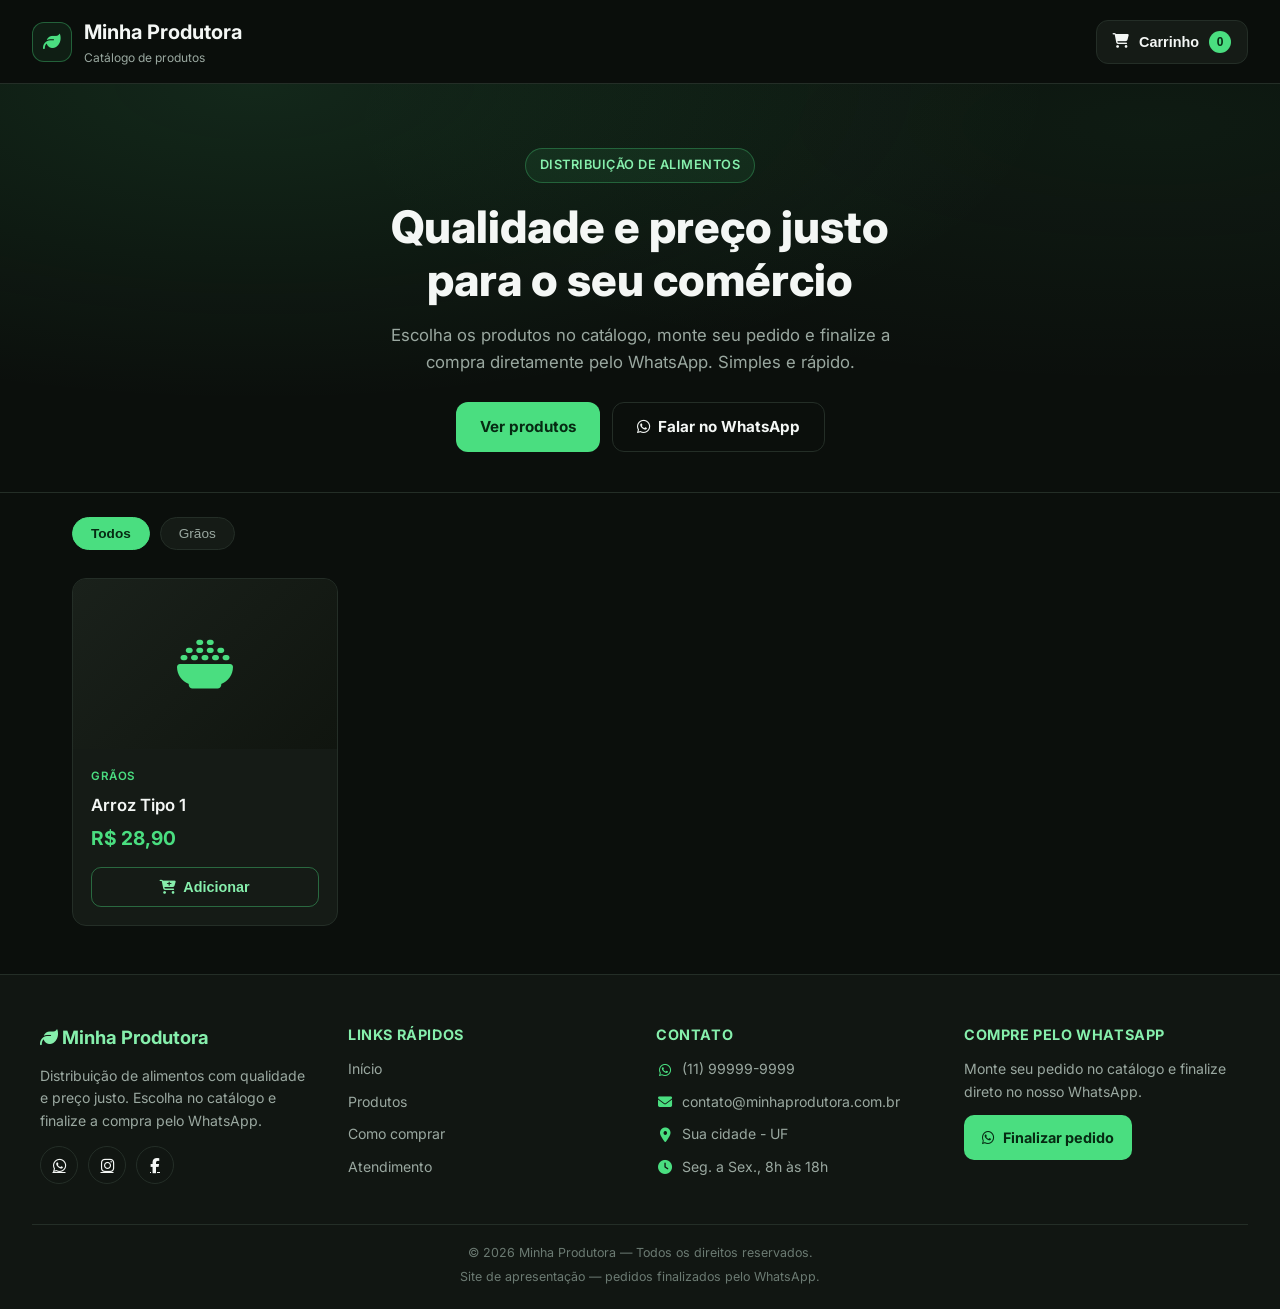
==== catalogo-produtos/index.html @ 813ac1c8 "a" ====
<!DOCTYPE html>
<html lang="pt-BR">
<head>
  <meta charset="UTF-8">
  <meta name="viewport" content="width=device-width, initial-scale=1.0">
  <title>Catálogo de Produtos</title>
  <!-- Fonte moderna: Inter -->
  <link rel="preconnect" href="https://fonts.googleapis.com">
  <link rel="preconnect" href="https://fonts.gstatic.com" crossorigin>
  <link href="https://fonts.googleapis.com/css2?family=Inter:wght@400;500;600;700;800&display=swap" rel="stylesheet">
  <!-- Biblioteca de ícones: Font Awesome -->
  <link rel="stylesheet" href="https://cdnjs.cloudflare.com/ajax/libs/font-awesome/6.5.2/css/all.min.css">
  <!-- Paleta: preto + verde -->
  <link rel="stylesheet" href="css/style.css">
</head>
<body>

  <!-- ===== CABEÇALHO ===== -->
  <header class="header">
    <div class="header__logo">
      <span class="header__marca"><i class="fa-solid fa-leaf"></i></span>
      <div>
        <h1>Minha Produtora</h1>
        <p>Catálogo de produtos</p>
      </div>
    </div>
    <button class="header__cart" id="btnCarrinho">
      <i class="fa-solid fa-cart-shopping"></i>
      Carrinho
      <span class="header__badge" id="badgeCarrinho">0</span>
    </button>
  </header>

  <!-- ===== BANNER DE DESTAQUE ===== -->
  <section class="hero">
    <div class="hero__conteudo">
      <span class="hero__selo">Distribuição de alimentos</span>
      <h2>Qualidade e preço justo<br>para o seu comércio</h2>
      <p>Escolha os produtos no catálogo, monte seu pedido e finalize a compra diretamente pelo WhatsApp. Simples e rápido.</p>
      <div class="hero__acoes">
        <a href="#gradeProdutos" class="hero__btn hero__btn--primario">Ver produtos</a>
        <a href="https://wa.me/5511999999999" target="_blank" rel="noopener" class="hero__btn hero__btn--contorno">
          <i class="fa-brands fa-whatsapp"></i> Falar no WhatsApp
        </a>
      </div>
    </div>
  </section>

  <!-- ===== FILTRO POR CATEGORIA ===== -->
  <section class="categorias" id="filtros">
    <!-- Os botões de categoria serão gerados pelo script.js -->
  </section>

  <!-- ===== GRADE DE PRODUTOS ===== -->
  <main class="produtos" id="gradeProdutos">
    <!-- Os cards de produto serão gerados pelo script.js -->
  </main>

  <!-- ===== RODAPÉ ===== -->
  <footer class="rodape">
    <div class="rodape__conteudo">

      <div class="rodape__coluna">
        <h3><i class="fa-solid fa-leaf"></i> Minha Produtora</h3>
        <p>Distribuição de alimentos com qualidade e preço justo. Escolha no catálogo e finalize a compra pelo WhatsApp.</p>
        <div class="rodape__redes">
          <a href="https://wa.me/5511999999999" target="_blank" rel="noopener" class="rodape__social" title="WhatsApp">
            <i class="fa-brands fa-whatsapp"></i>
          </a>
          <a href="#" class="rodape__social" title="Instagram">
            <i class="fa-brands fa-instagram"></i>
          </a>
          <a href="#" class="rodape__social" title="Facebook">
            <i class="fa-brands fa-facebook-f"></i>
          </a>
        </div>
      </div>

      <div class="rodape__coluna">
        <h4>Links rápidos</h4>
        <ul>
          <li><a href="#">Início</a></li>
          <li><a href="#gradeProdutos">Produtos</a></li>
          <li><a href="#">Como comprar</a></li>
          <li><a href="#">Atendimento</a></li>
        </ul>
      </div>

      <div class="rodape__coluna">
        <h4>Contato</h4>
        <ul>
          <li><i class="fa-brands fa-whatsapp"></i> (11) 99999-9999</li>
          <li><i class="fa-solid fa-envelope"></i> contato@minhaprodutora.com.br</li>
          <li><i class="fa-solid fa-location-dot"></i> Sua cidade - UF</li>
          <li><i class="fa-solid fa-clock"></i> Seg. a Sex., 8h às 18h</li>
        </ul>
      </div>

      <div class="rodape__coluna">
        <h4>Compre pelo WhatsApp</h4>
        <p>Monte seu pedido no catálogo e finalize direto no nosso WhatsApp.</p>
        <a href="https://wa.me/5511999999999" target="_blank" rel="noopener" class="rodape__cta">
          <i class="fa-brands fa-whatsapp"></i> Finalizar pedido
        </a>
      </div>

    </div>

    <div class="rodape__base">
      <p>&copy; 2026 Minha Produtora — Todos os direitos reservados.</p>
      <p>Site de apresentação — pedidos finalizados pelo WhatsApp.</p>
    </div>
  </footer>

  <!-- ===== MODAL DE DETALHE DO PRODUTO ===== -->
  <div class="modal" id="modalProduto">
    <div class="modal__conteudo">
      <button class="modal__fechar" id="fecharModal">
        <i class="fa-solid fa-xmark"></i>
      </button>
      <div class="modal__imagem" id="modalImagem"></div>
      <div class="modal__info">
        <span class="modal__categoria" id="modalCategoria"></span>
        <h2 id="modalNome"></h2>
        <p id="modalDescricao"></p>
        <p class="modal__preco" id="modalPreco"></p>
        <button class="btn-adicionar" id="btnAdicionar">
          <i class="fa-solid fa-cart-plus"></i> Adicionar ao carrinho
        </button>
      </div>
    </div>
  </div>

  <!-- ===== PAINEL DO CARRINHO ===== -->
  <aside class="carrinho" id="painelCarrinho">
    <div class="carrinho__topo">
      <h2>Seu carrinho</h2>
      <button class="carrinho__fechar" id="fecharCarrinho">
        <i class="fa-solid fa-xmark"></i>
      </button>
    </div>

    <div class="carrinho__itens" id="itensCarrinho">
      <!-- Os itens do carrinho serão gerados pelo script.js -->
    </div>

    <div class="carrinho__rodape">
      <div class="carrinho__total">
        <span>Total</span>
        <strong id="totalCarrinho">R$ 0,00</strong>
      </div>
      <button class="btn-finalizar" id="btnFinalizar">
        <i class="fa-brands fa-whatsapp"></i> Finalizar compra pelo WhatsApp
      </button>
      <p class="carrinho__aviso">
        Ao finalizar, você será direcionado ao nosso WhatsApp para combinar a compra.
      </p>
    </div>
  </aside>

  <!-- ===== CAMADA ESCURA AO FUNDO ===== -->
  <div class="overlay" id="overlay"></div>

  <!-- ===== AVISO FLUTUANTE ===== -->
  <div class="toast" id="toast"></div>

  <script src="js/script.js"></script>
</body>
</html>
---- catalogo-produtos/css/style.css ----
/* =====================================================
   CATALOGO DE PRODUTOS - Paleta preto + verde
   Redesign profissional
   ===================================================== */

:root {
  --fundo: #0b0f0c;
  --superficie: #111612;
  --card: #151b16;
  --card-hover: #1a211b;
  --borda: #242e27;
  --verde: #4ade80;            /* verde suave principal */
  --verde-claro: #86efac;
  --verde-fundo: rgba(74, 222, 128, 0.08);
  --branco: #f4f7f5;
  --cinza: #9aa8a0;
  --cinza-escuro: #6b7a72;
  --sombra: 0 10px 30px rgba(0, 0, 0, 0.45);
  --raio: 14px;
  --fonte: 'Inter', 'Segoe UI', Arial, sans-serif;
}

* { margin: 0; padding: 0; box-sizing: border-box; }

html { scroll-behavior: smooth; }

body {
  font-family: var(--fonte);
  background-color: var(--fundo);
  color: var(--branco);
  min-height: 100vh;
  line-height: 1.6;
}

/* ===== CABECALHO ===== */
.header {
  display: flex;
  align-items: center;
  justify-content: space-between;
  padding: 16px 32px;
  background: rgba(11, 15, 12, 0.9);
  backdrop-filter: blur(10px);
  border-bottom: 1px solid var(--borda);
  position: sticky;
  top: 0;
  z-index: 100;
}

.header__logo {
  display: flex;
  align-items: center;
  gap: 12px;
}

.header__marca {
  width: 40px;
  height: 40px;
  border-radius: 12px;
  background: var(--verde-fundo);
  border: 1px solid rgba(74, 222, 128, 0.35);
  display: flex;
  align-items: center;
  justify-content: center;
  color: var(--verde);
  font-size: 1.1rem;
}

.header__logo h1 { font-size: 1.25rem; font-weight: 700; color: var(--branco); }
.header__logo p { font-size: 0.75rem; color: var(--cinza); }

.header__cart {
  display: flex;
  align-items: center;
  gap: 10px;
  background: var(--card);
  color: var(--branco);
  border: 1px solid var(--borda);
  border-radius: 12px;
  padding: 10px 16px;
  font-size: 0.9rem;
  font-weight: 600;
  cursor: pointer;
  transition: border-color 0.2s, color 0.2s;
}

.header__cart:hover { border-color: var(--verde); color: var(--verde); }

.header__badge {
  background: var(--verde);
  color: #062a12;
  font-weight: 800;
  border-radius: 50%;
  min-width: 22px;
  height: 22px;
  display: flex;
  align-items: center;
  justify-content: center;
  font-size: 0.75rem;
  padding: 0 5px;
}

/* ===== BANNER DE DESTAQUE ===== */
.hero {
  padding: 64px 32px 40px;
  background:
    radial-gradient(ellipse at 20% 0%, rgba(74, 222, 128, 0.12) 0%, transparent 55%),
    radial-gradient(ellipse at 90% 10%, rgba(74, 222, 128, 0.06) 0%, transparent 50%),
    var(--fundo);
  border-bottom: 1px solid var(--borda);
}

.hero__conteudo {
  max-width: 820px;
  margin: 0 auto;
  text-align: center;
}

.hero__selo {
  display: inline-block;
  background: var(--verde-fundo);
  border: 1px solid rgba(74, 222, 128, 0.3);
  color: var(--verde-claro);
  font-size: 0.8rem;
  font-weight: 600;
  letter-spacing: 0.5px;
  text-transform: uppercase;
  padding: 6px 14px;
  border-radius: 30px;
  margin-bottom: 18px;
}

.hero__conteudo h2 {
  font-size: clamp(1.8rem, 4vw, 2.8rem);
  font-weight: 800;
  line-height: 1.2;
  margin-bottom: 14px;
}

.hero__conteudo p {
  color: var(--cinza);
  font-size: 1.05rem;
  max-width: 560px;
  margin: 0 auto 26px;
}

.hero__acoes {
  display: flex;
  justify-content: center;
  gap: 12px;
  flex-wrap: wrap;
}

.hero__btn {
  display: inline-flex;
  align-items: center;
  gap: 8px;
  padding: 12px 24px;
  border-radius: 12px;
  font-size: 0.95rem;
  font-weight: 700;
  text-decoration: none;
  transition: 0.2s;
}

.hero__btn--primario { background: var(--verde); color: #062a12; }
.hero__btn--primario:hover { background: var(--verde-claro); }

.hero__btn--contorno {
  border: 1px solid var(--borda);
  color: var(--branco);
}

.hero__btn--contorno:hover { border-color: var(--verde); color: var(--verde); }

/* ===== FILTRO DE CATEGORIAS ===== */
.categorias {
  display: flex;
  flex-wrap: wrap;
  gap: 10px;
  padding: 24px 32px 0;
  max-width: 1200px;
  margin: 0 auto;
}

.categoria-btn {
  background: var(--card);
  color: var(--cinza);
  border: 1px solid var(--borda);
  border-radius: 30px;
  padding: 8px 18px;
  font-size: 0.85rem;
  font-weight: 500;
  cursor: pointer;
  transition: 0.2s;
}

.categoria-btn:hover { border-color: var(--verde); color: var(--verde); }

.categoria-btn--ativo {
  background: var(--verde);
  color: #062a12;
  font-weight: 700;
  border-color: var(--verde);
}

/* ===== GRADE DE PRODUTOS ===== */
.produtos {
  display: grid;
  grid-template-columns: repeat(auto-fill, minmax(250px, 1fr));
  gap: 24px;
  padding: 28px 32px 48px;
  max-width: 1200px;
  margin: 0 auto;
}

.produto {
  background: var(--card);
  border: 1px solid var(--borda);
  border-radius: var(--raio);
  overflow: hidden;
  cursor: pointer;
  transition: transform 0.25s, border-color 0.25s, box-shadow 0.25s;
  display: flex;
  flex-direction: column;
}

.produto:hover {
  transform: translateY(-5px);
  border-color: rgba(74, 222, 128, 0.5);
  box-shadow: var(--sombra);
}

.produto__imagem {
  height: 170px;
  display: flex;
  align-items: center;
  justify-content: center;
  background: linear-gradient(135deg, #1a211b, #10150f);
  font-size: 3.5rem;
  color: var(--verde);
}

.produto__info {
  padding: 18px;
  display: flex;
  flex-direction: column;
  flex: 1;
}

.produto__categoria {
  font-size: 0.72rem;
  color: var(--verde);
  text-transform: uppercase;
  letter-spacing: 0.6px;
  font-weight: 600;
}

.produto__nome {
  font-size: 1.05rem;
  font-weight: 600;
  margin: 6px 0 4px;
  color: var(--branco);
}

.produto__preco {
  font-size: 1.2rem;
  font-weight: 700;
  color: var(--verde);
  margin-top: auto;
  margin-bottom: 14px;
}

.produto__btn {
  width: 100%;
  border: 1px solid rgba(74, 222, 128, 0.4);
  background: transparent;
  color: var(--verde-claro);
  border-radius: 10px;
  padding: 11px;
  font-size: 0.9rem;
  font-weight: 700;
  cursor: pointer;
  transition: 0.2s;
  display: inline-flex;
  align-items: center;
  justify-content: center;
  gap: 7px;
}

.produto__btn:hover { background: var(--verde); color: #062a12; border-color: var(--verde); }

/* ===== MODAL ===== */
.modal {
  position: fixed;
  inset: 0;
  display: none;
  align-items: center;
  justify-content: center;
  z-index: 300;
  padding: 20px;
}

.modal--aberto { display: flex; }

.modal__conteudo {
  background: var(--superficie);
  border: 1px solid var(--borda);
  border-radius: 18px;
  max-width: 520px;
  width: 100%;
  position: relative;
  overflow: hidden;
  box-shadow: var(--sombra);
  animation: aparecer 0.25s ease;
}

@keyframes aparecer {
  from { opacity: 0; transform: scale(0.95); }
  to   { opacity: 1; transform: scale(1); }
}

.modal__fechar,
.carrinho__fechar {
  position: absolute;
  top: 12px;
  right: 12px;
  background: rgba(0, 0, 0, 0.4);
  color: var(--branco);
  border: 1px solid var(--borda);
  width: 34px;
  height: 34px;
  border-radius: 50%;
  font-size: 1rem;
  cursor: pointer;
  z-index: 10;
  transition: 0.2s;
}

.modal__fechar:hover,
.carrinho__fechar:hover { color: var(--verde); border-color: var(--verde); }

.modal__imagem {
  height: 220px;
  display: flex;
  align-items: center;
  justify-content: center;
  background: linear-gradient(135deg, #1a211b, #10150f);
  font-size: 5.5rem;
  color: var(--verde);
}

.modal__info { padding: 24px; }

.modal__categoria {
  color: var(--verde);
  font-size: 0.8rem;
  text-transform: uppercase;
  letter-spacing: 0.6px;
  font-weight: 600;
}

.modal__info h2 { font-size: 1.5rem; margin: 6px 0 10px; }

.modal__info p {
  color: var(--cinza);
  line-height: 1.6;
  margin-bottom: 14px;
}

.modal__preco {
  font-size: 1.6rem;
  font-weight: 800;
  color: var(--verde);
  margin-bottom: 18px;
}

/* ===== BOTOES ===== */
.btn-adicionar,
.btn-finalizar {
  width: 100%;
  border: none;
  border-radius: 12px;
  padding: 14px;
  font-size: 1rem;
  font-weight: 700;
  cursor: pointer;
  transition: 0.2s;
  display: inline-flex;
  align-items: center;
  justify-content: center;
  gap: 8px;
}

.btn-adicionar { background: var(--verde); color: #062a12; }
.btn-adicionar:hover { background: var(--verde-claro); }

/* ===== PAINEL DO CARRINHO ===== */
.carrinho {
  position: fixed;
  top: 0;
  right: -420px;
  width: min(400px, 100%);
  height: 100%;
  background: var(--superficie);
  border-left: 1px solid var(--borda);
  z-index: 400;
  display: flex;
  flex-direction: column;
  transition: right 0.3s ease;
}

.carrinho--aberto { right: 0; }

.carrinho__topo {
  display: flex;
  align-items: center;
  justify-content: space-between;
  padding: 20px;
  border-bottom: 1px solid var(--borda);
  position: relative;
}

.carrinho__topo h2 { font-size: 1.1rem; }

.carrinho__itens {
  flex: 1;
  overflow-y: auto;
  padding: 16px 20px;
  display: flex;
  flex-direction: column;
  gap: 14px;
}

.carrinho-item {
  display: flex;
  gap: 12px;
  background: var(--card);
  border: 1px solid var(--borda);
  border-radius: 12px;
  padding: 12px;
  position: relative;
}

.carrinho-item__imagem {
  width: 60px;
  height: 60px;
  border-radius: 10px;
  display: flex;
  align-items: center;
  justify-content: center;
  background: #10150f;
  color: var(--verde);
  font-size: 2rem;
}

.carrinho-item__info { flex: 1; }
.carrinho-item__nome { font-weight: 600; font-size: 0.95rem; }
.carrinho-item__preco { color: var(--verde); font-size: 0.9rem; margin-top: 2px; }

.carrinho-item__qtd {
  display: flex;
  align-items: center;
  gap: 10px;
  margin-top: 8px;
}

.qtd-btn {
  width: 28px;
  height: 28px;
  border-radius: 8px;
  border: 1px solid var(--borda);
  background: var(--superficie);
  color: var(--branco);
  font-size: 1rem;
  cursor: pointer;
  transition: 0.2s;
}

.qtd-btn:hover { border-color: var(--verde); color: var(--verde); }
.qtd-valor { min-width: 20px; text-align: center; font-weight: 700; }

.carrinho-item__remover {
  position: absolute;
  top: 10px;
  right: 10px;
  background: none;
  border: none;
  color: var(--cinza-escuro);
  font-size: 1.05rem;
  cursor: pointer;
  transition: 0.2s;
}

.carrinho-item__remover:hover { color: #f87171; }

.carrinho__rodape {
  border-top: 1px solid var(--borda);
  padding: 18px 20px;
  background: var(--superficie);
}

.carrinho__total {
  display: flex;
  justify-content: space-between;
  align-items: center;
  margin-bottom: 14px;
}

.carrinho__total strong { color: var(--verde); font-size: 1.3rem; }

.btn-finalizar { background: var(--verde); color: #062a12; }
.btn-finalizar:hover { background: var(--verde-claro); }

.carrinho__aviso {
  font-size: 0.78rem;
  color: var(--cinza-escuro);
  text-align: center;
  margin-top: 10px;
}

/* ===== OVERLAY ===== */
.overlay {
  position: fixed;
  inset: 0;
  background: rgba(0, 0, 0, 0.8);
  opacity: 0;
  pointer-events: none;
  transition: opacity 0.25s;
  z-index: 250;
}

.overlay--visivel { opacity: 1; pointer-events: auto; }

/* ===== TOAST ===== */
.toast {
  position: fixed;
  bottom: 24px;
  left: 50%;
  transform: translateX(-50%) translateY(80px);
  background: var(--verde);
  color: #062a12;
  font-weight: 700;
  padding: 12px 24px;
  border-radius: 30px;
  z-index: 500;
  opacity: 0;
  transition: 0.3s;
  box-shadow: var(--sombra);
}

.toast--visivel { opacity: 1; transform: translateX(-50%) translateY(0); }

/* ===== RODAPE ===== */
.rodape {
  background: var(--superficie);
  border-top: 1px solid var(--borda);
  padding: 48px 32px 0;
}

.rodape__conteudo {
  display: grid;
  grid-template-columns: repeat(auto-fit, minmax(220px, 1fr));
  gap: 32px;
  max-width: 1200px;
  margin: 0 auto;
}

.rodape__coluna h3 { color: var(--verde-claro); font-size: 1.15rem; margin-bottom: 12px; }
.rodape__coluna h4 { color: var(--verde-claro); font-size: 0.9rem; margin-bottom: 12px; text-transform: uppercase; letter-spacing: 0.6px; font-weight: 700; }
.rodape__coluna p { color: var(--cinza); font-size: 0.88rem; line-height: 1.6; }
.rodape__coluna ul { list-style: none; }

.rodape__coluna ul li {
  color: var(--cinza);
  font-size: 0.88rem;
  margin-bottom: 10px;
  display: flex;
  align-items: center;
  gap: 8px;
}

.rodape__coluna ul li i { color: var(--verde); width: 18px; text-align: center; }
.rodape__coluna ul li a { color: var(--cinza); text-decoration: none; transition: 0.2s; }
.rodape__coluna ul li a:hover { color: var(--verde); }

.rodape__redes { display: flex; gap: 10px; margin-top: 14px; }

.rodape__social {
  width: 38px;
  height: 38px;
  border-radius: 50%;
  border: 1px solid var(--borda);
  display: flex;
  align-items: center;
  justify-content: center;
  color: var(--branco);
  font-size: 0.95rem;
  transition: 0.2s;
}

.rodape__social:hover { border-color: var(--verde); color: var(--verde); }

.rodape__cta {
  display: inline-flex;
  align-items: center;
  gap: 8px;
  margin-top: 12px;
  background: var(--verde);
  color: #062a12;
  font-weight: 700;
  font-size: 0.9rem;
  padding: 11px 18px;
  border-radius: 10px;
  text-decoration: none;
  transition: 0.2s;
}

.rodape__cta:hover { background: var(--verde-claro); }

.rodape__base {
  border-top: 1px solid var(--borda);
  margin-top: 36px;
  padding: 18px 0;
  text-align: center;
  color: var(--cinza-escuro);
  font-size: 0.78rem;
}

.rodape__base p { margin-bottom: 4px; }

/* ===== RESPONSIVO ===== */
@media (max-width: 600px) {
  .header { padding: 14px 16px; }
  .header__logo h1 { font-size: 1.05rem; }
  .hero { padding: 40px 16px 30px; }
  .categorias, .produtos { padding-left: 16px; padding-right: 16px; }
  .produtos { grid-template-columns: repeat(auto-fill, minmax(150px, 1fr)); gap: 14px; }
  .produto__imagem { height: 130px; font-size: 3rem; }
  .modal__imagem { height: 180px; font-size: 4.5rem; }
  .rodape { padding: 32px 16px 0; }
}
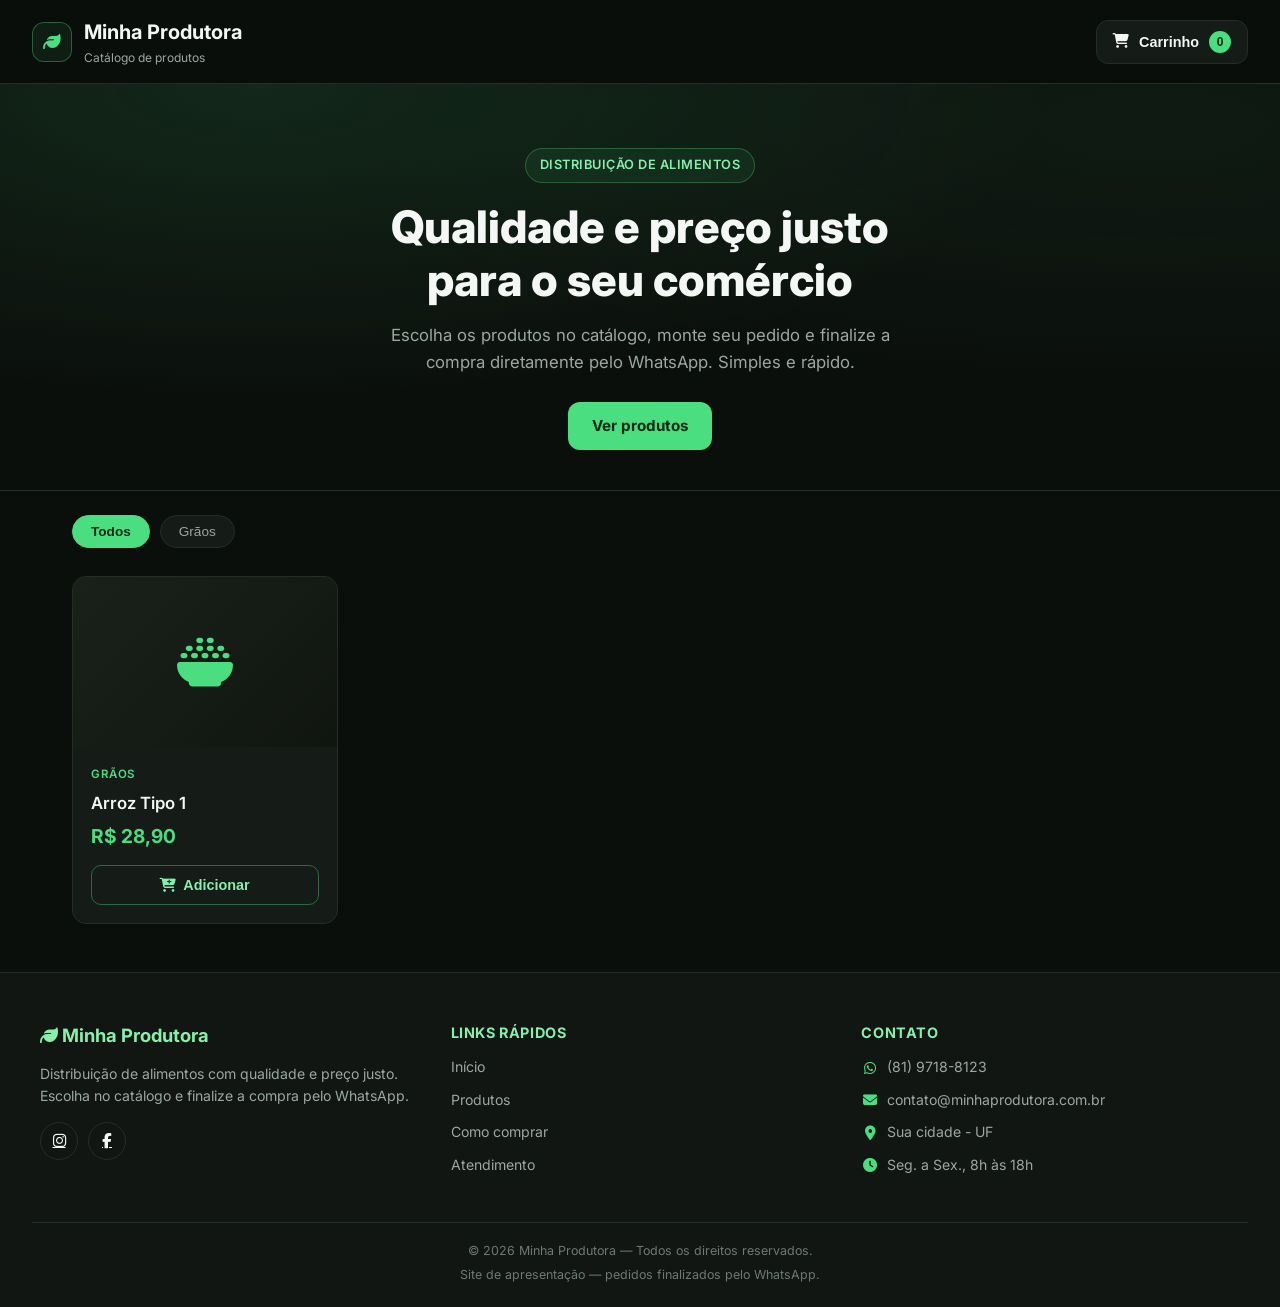
==== commit 6466ac56: "s" ====
--- a/catalogo-produtos/index.html
+++ b/catalogo-produtos/index.html
@@ -15,7 +15,7 @@
 </head>
 <body>
 
-  <!-- ===== CABEÇALHO ===== -->
+  <!-- CABECALHO -->
   <header class="header">
     <div class="header__logo">
       <span class="header__marca"><i class="fa-solid fa-leaf"></i></span>
@@ -31,7 +31,7 @@
     </button>
   </header>
 
-  <!-- ===== BANNER DE DESTAQUE ===== -->
+  <!-- BANNER DE DESTAQUE -->
   <section class="hero">
     <div class="hero__conteudo">
       <span class="hero__selo">Distribuição de alimentos</span>
@@ -39,24 +39,21 @@
       <p>Escolha os produtos no catálogo, monte seu pedido e finalize a compra diretamente pelo WhatsApp. Simples e rápido.</p>
       <div class="hero__acoes">
         <a href="#gradeProdutos" class="hero__btn hero__btn--primario">Ver produtos</a>
-        <a href="https://wa.me/5511999999999" target="_blank" rel="noopener" class="hero__btn hero__btn--contorno">
-          <i class="fa-brands fa-whatsapp"></i> Falar no WhatsApp
-        </a>
       </div>
     </div>
   </section>
 
-  <!-- ===== FILTRO POR CATEGORIA ===== -->
+  <!-- FILTRO POR CATEGORIA -->
   <section class="categorias" id="filtros">
     <!-- Os botões de categoria serão gerados pelo script.js -->
   </section>
 
-  <!-- ===== GRADE DE PRODUTOS ===== -->
+  <!-- GRADE DE PRODUTOS -->
   <main class="produtos" id="gradeProdutos">
     <!-- Os cards de produto serão gerados pelo script.js -->
   </main>
 
-  <!-- ===== RODAPÉ ===== -->
+  <!-- RODAPE -->
   <footer class="rodape">
     <div class="rodape__conteudo">
 
@@ -64,9 +61,6 @@
         <h3><i class="fa-solid fa-leaf"></i> Minha Produtora</h3>
         <p>Distribuição de alimentos com qualidade e preço justo. Escolha no catálogo e finalize a compra pelo WhatsApp.</p>
         <div class="rodape__redes">
-          <a href="https://wa.me/5511999999999" target="_blank" rel="noopener" class="rodape__social" title="WhatsApp">
-            <i class="fa-brands fa-whatsapp"></i>
-          </a>
           <a href="#" class="rodape__social" title="Instagram">
             <i class="fa-brands fa-instagram"></i>
           </a>
@@ -89,19 +83,11 @@
       <div class="rodape__coluna">
         <h4>Contato</h4>
         <ul>
-          <li><i class="fa-brands fa-whatsapp"></i> (11) 99999-9999</li>
+          <li><i class="fa-brands fa-whatsapp"></i> (81) 9718-8123</li>
           <li><i class="fa-solid fa-envelope"></i> contato@minhaprodutora.com.br</li>
           <li><i class="fa-solid fa-location-dot"></i> Sua cidade - UF</li>
           <li><i class="fa-solid fa-clock"></i> Seg. a Sex., 8h às 18h</li>
         </ul>
-      </div>
-
-      <div class="rodape__coluna">
-        <h4>Compre pelo WhatsApp</h4>
-        <p>Monte seu pedido no catálogo e finalize direto no nosso WhatsApp.</p>
-        <a href="https://wa.me/5511999999999" target="_blank" rel="noopener" class="rodape__cta">
-          <i class="fa-brands fa-whatsapp"></i> Finalizar pedido
-        </a>
       </div>
 
     </div>
@@ -112,7 +98,7 @@
     </div>
   </footer>
 
-  <!-- ===== MODAL DE DETALHE DO PRODUTO ===== -->
+  <!-- MODAL DE DETALHE DO PRODUTO -->
   <div class="modal" id="modalProduto">
     <div class="modal__conteudo">
       <button class="modal__fechar" id="fecharModal">
@@ -131,7 +117,7 @@
     </div>
   </div>
 
-  <!-- ===== PAINEL DO CARRINHO ===== -->
+  <!-- PAINEL DO CARRINHO -->
   <aside class="carrinho" id="painelCarrinho">
     <div class="carrinho__topo">
       <h2>Seu carrinho</h2>
@@ -158,10 +144,10 @@
     </div>
   </aside>
 
-  <!-- ===== CAMADA ESCURA AO FUNDO ===== -->
+  <!-- CAMADA ESCURA AO FUNDO -->
   <div class="overlay" id="overlay"></div>
 
-  <!-- ===== AVISO FLUTUANTE ===== -->
+  <!-- AVISO FLUTUANTE -->
   <div class="toast" id="toast"></div>
 
   <script src="js/script.js"></script>
--- a/catalogo-produtos/css/style.css
+++ b/catalogo-produtos/css/style.css
@@ -9,7 +9,7 @@
   --card: #151b16;
   --card-hover: #1a211b;
   --borda: #242e27;
-  --verde: #4ade80;            /* verde suave principal */
+  --verde: #4ade80;
   --verde-claro: #86efac;
   --verde-fundo: rgba(74, 222, 128, 0.08);
   --branco: #f4f7f5;
@@ -164,13 +164,6 @@
 
 .hero__btn--primario { background: var(--verde); color: #062a12; }
 .hero__btn--primario:hover { background: var(--verde-claro); }
-
-.hero__btn--contorno {
-  border: 1px solid var(--borda);
-  color: var(--branco);
-}
-
-.hero__btn--contorno:hover { border-color: var(--verde); color: var(--verde); }
 
 /* ===== FILTRO DE CATEGORIAS ===== */
 .categorias {
@@ -600,23 +593,6 @@
 
 .rodape__social:hover { border-color: var(--verde); color: var(--verde); }
 
-.rodape__cta {
-  display: inline-flex;
-  align-items: center;
-  gap: 8px;
-  margin-top: 12px;
-  background: var(--verde);
-  color: #062a12;
-  font-weight: 700;
-  font-size: 0.9rem;
-  padding: 11px 18px;
-  border-radius: 10px;
-  text-decoration: none;
-  transition: 0.2s;
-}
-
-.rodape__cta:hover { background: var(--verde-claro); }
-
 .rodape__base {
   border-top: 1px solid var(--borda);
   margin-top: 36px;
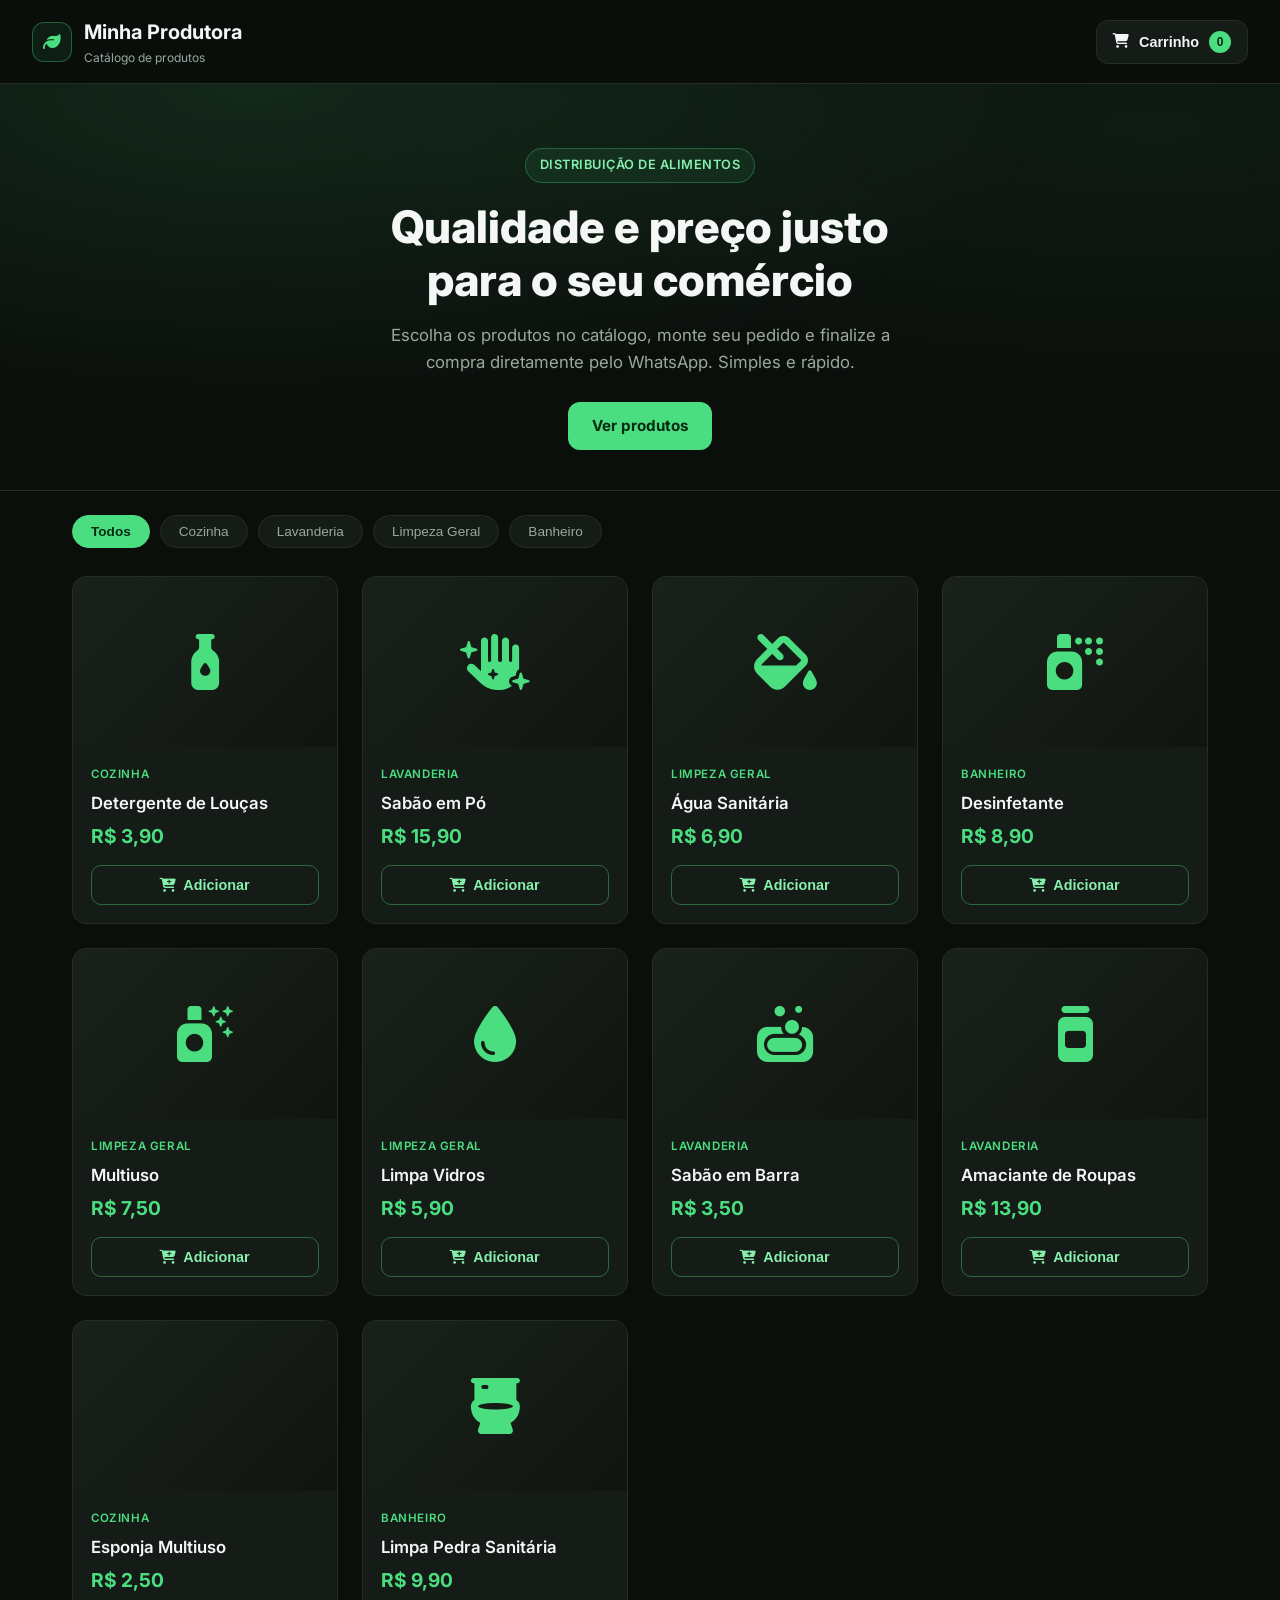
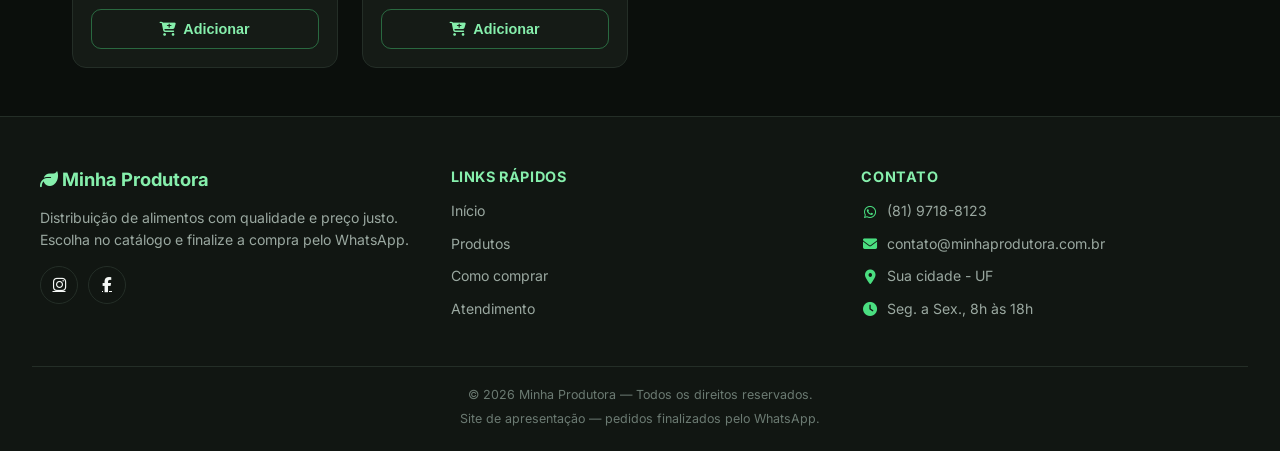
==== commit 3300db34: "favicon" ====
--- a/catalogo-produtos/index.html
+++ b/catalogo-produtos/index.html
@@ -12,6 +12,7 @@
   <link rel="stylesheet" href="https://cdnjs.cloudflare.com/ajax/libs/font-awesome/6.5.2/css/all.min.css">
   <!-- Paleta: preto + verde -->
   <link rel="stylesheet" href="css/style.css">
+  <link rel="icon" type="image/png" href="img/favicon.png">
 </head>
 <body>
 
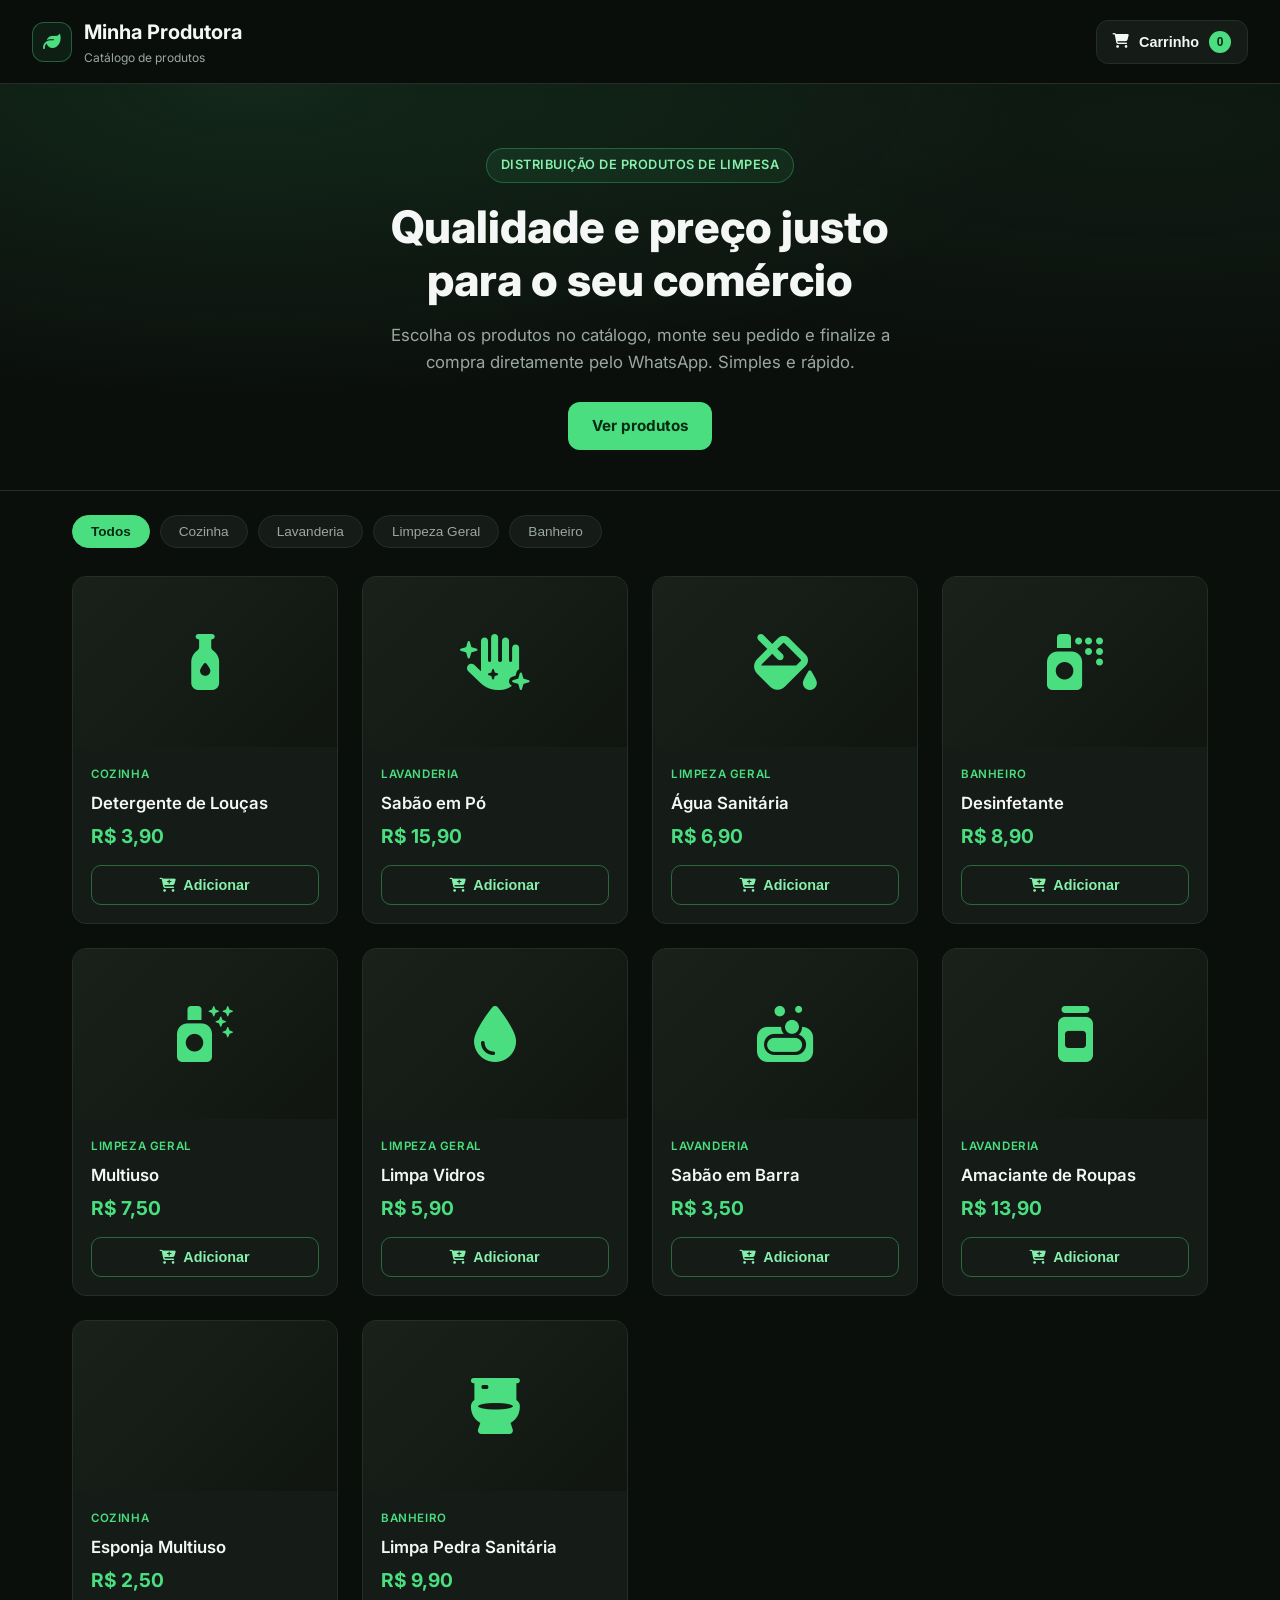
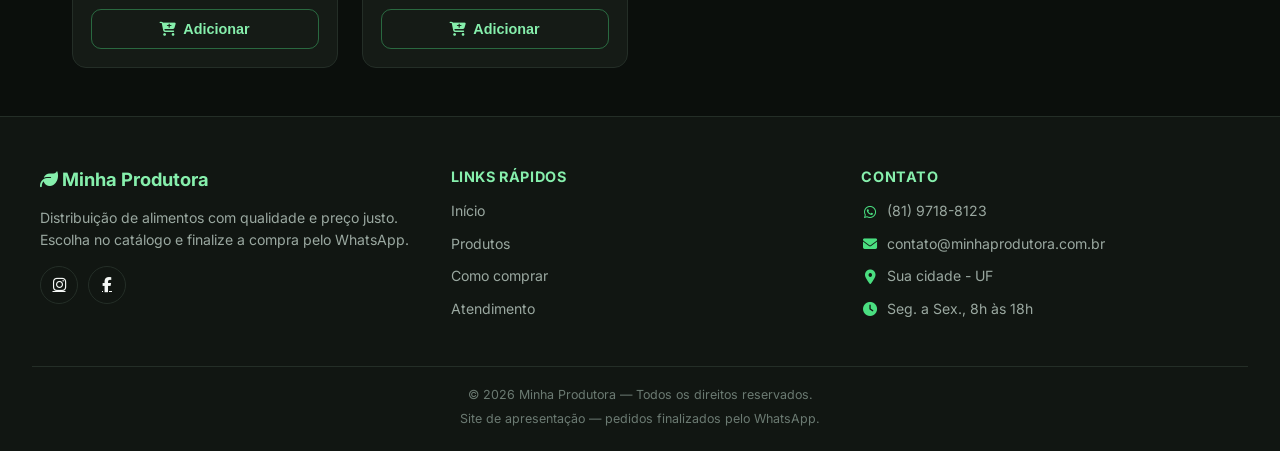
==== commit ea9eab99: "a" ====
--- a/catalogo-produtos/index.html
+++ b/catalogo-produtos/index.html
@@ -35,7 +35,7 @@
   <!-- BANNER DE DESTAQUE -->
   <section class="hero">
     <div class="hero__conteudo">
-      <span class="hero__selo">Distribuição de alimentos</span>
+      <span class="hero__selo">Distribuição de produtos de limpesa</span>
       <h2>Qualidade e preço justo<br>para o seu comércio</h2>
       <p>Escolha os produtos no catálogo, monte seu pedido e finalize a compra diretamente pelo WhatsApp. Simples e rápido.</p>
       <div class="hero__acoes">
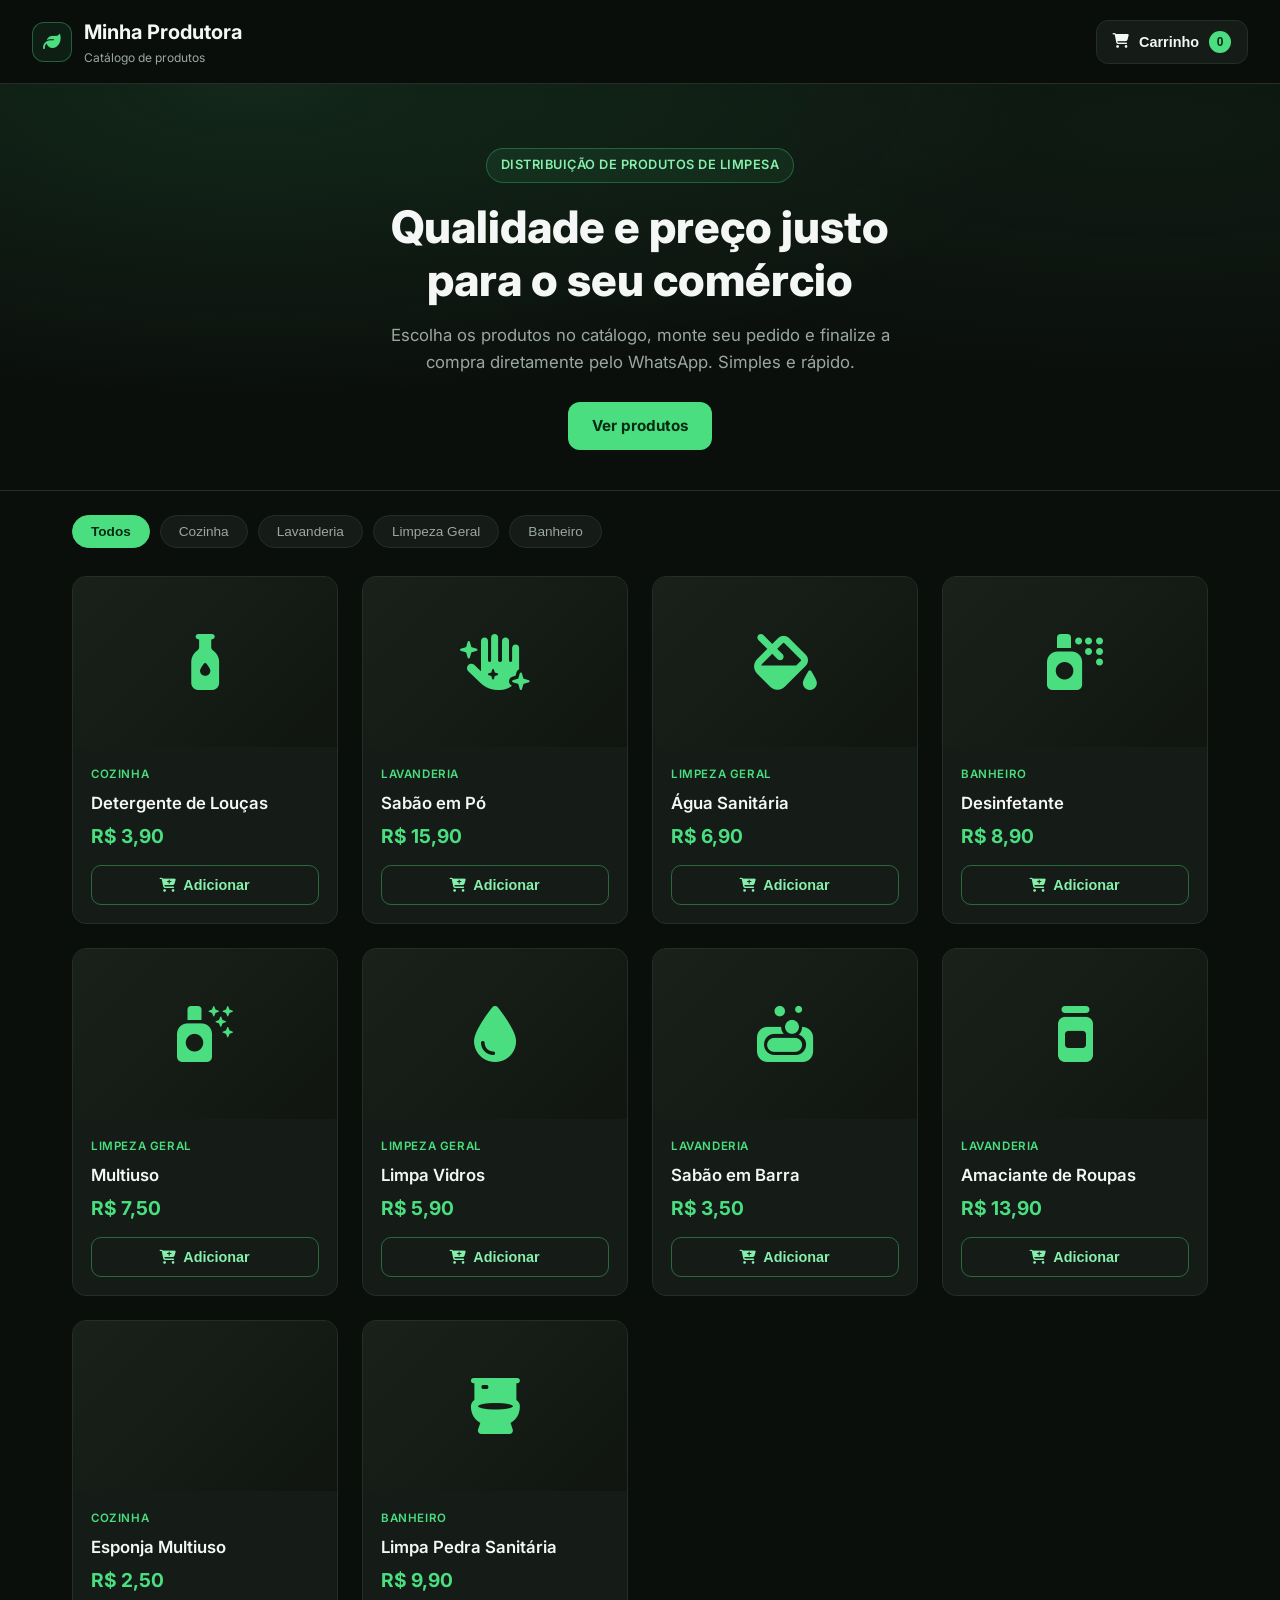
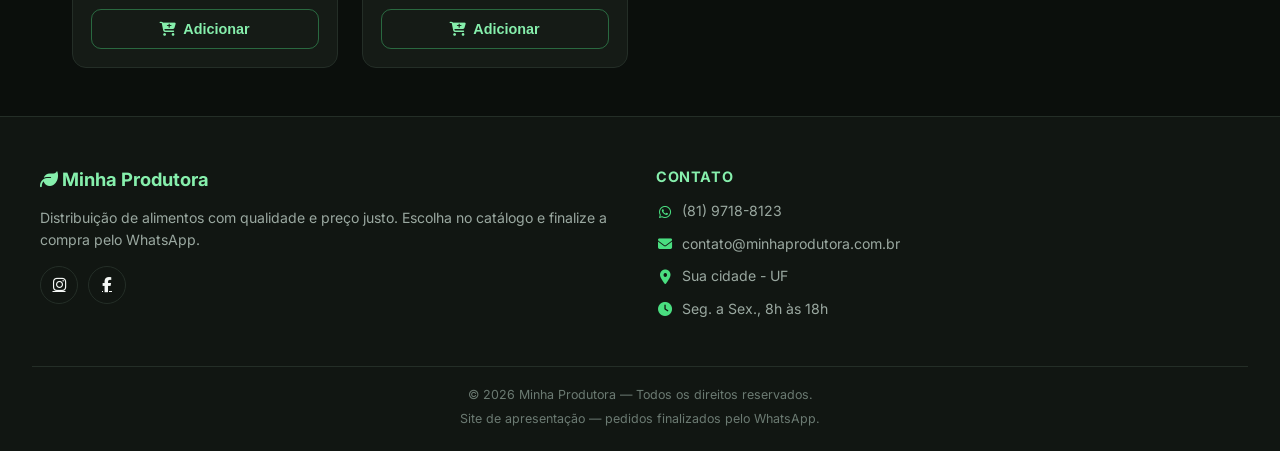
==== commit fbbbcbeb: "k" ====
--- a/catalogo-produtos/index.html
+++ b/catalogo-produtos/index.html
@@ -71,15 +71,6 @@
         </div>
       </div>
 
-      <div class="rodape__coluna">
-        <h4>Links rápidos</h4>
-        <ul>
-          <li><a href="#">Início</a></li>
-          <li><a href="#gradeProdutos">Produtos</a></li>
-          <li><a href="#">Como comprar</a></li>
-          <li><a href="#">Atendimento</a></li>
-        </ul>
-      </div>
 
       <div class="rodape__coluna">
         <h4>Contato</h4>
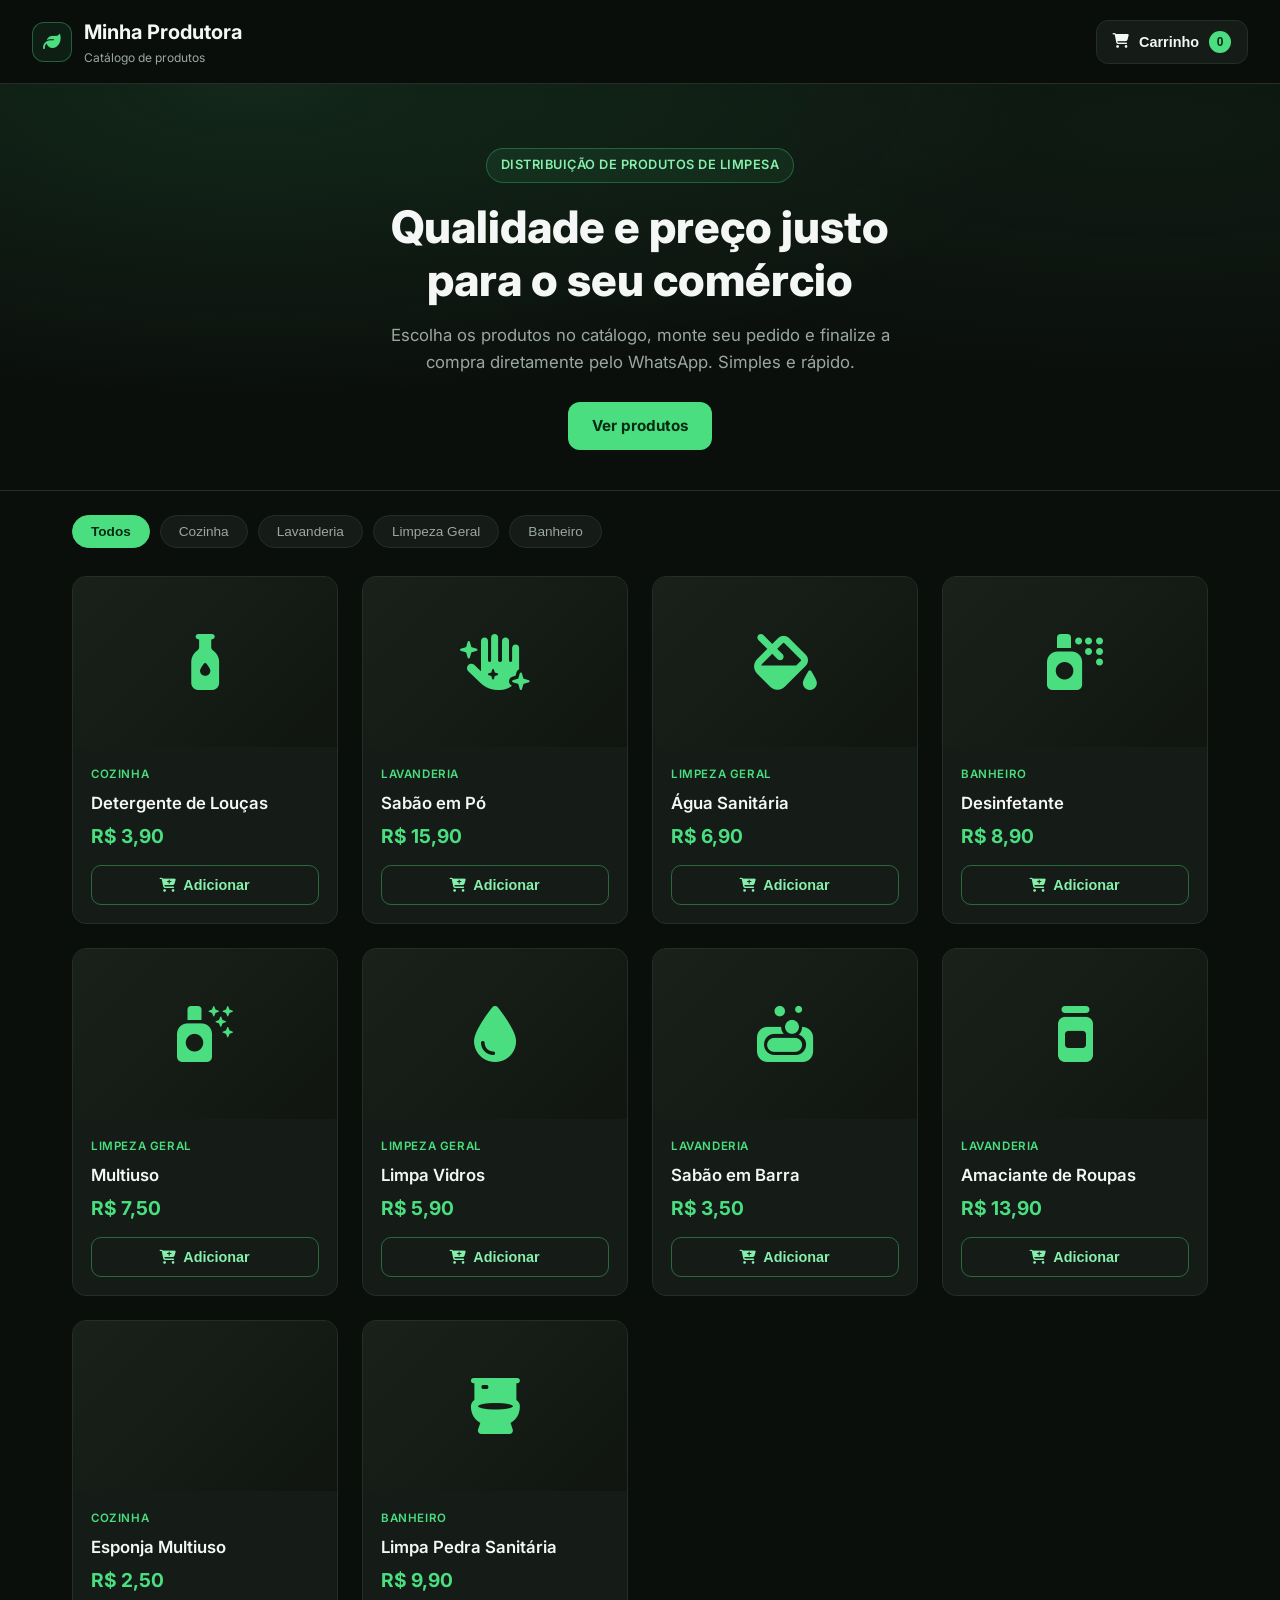
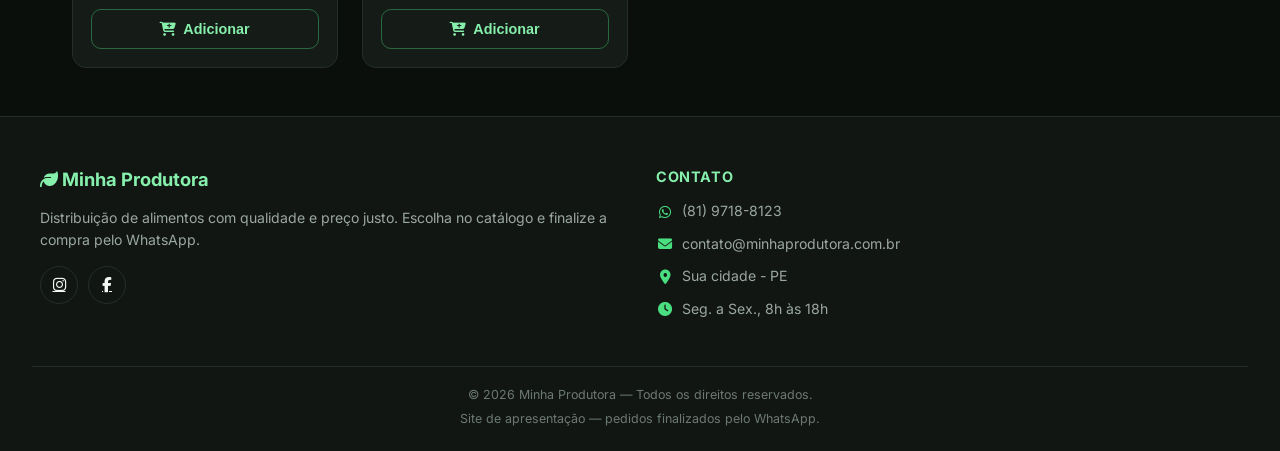
==== commit 3e091994: "PE" ====
--- a/catalogo-produtos/index.html
+++ b/catalogo-produtos/index.html
@@ -77,7 +77,7 @@
         <ul>
           <li><i class="fa-brands fa-whatsapp"></i> (81) 9718-8123</li>
           <li><i class="fa-solid fa-envelope"></i> contato@minhaprodutora.com.br</li>
-          <li><i class="fa-solid fa-location-dot"></i> Sua cidade - UF</li>
+          <li><i class="fa-solid fa-location-dot"></i> Sua cidade - PE</li>
           <li><i class="fa-solid fa-clock"></i> Seg. a Sex., 8h às 18h</li>
         </ul>
       </div>
